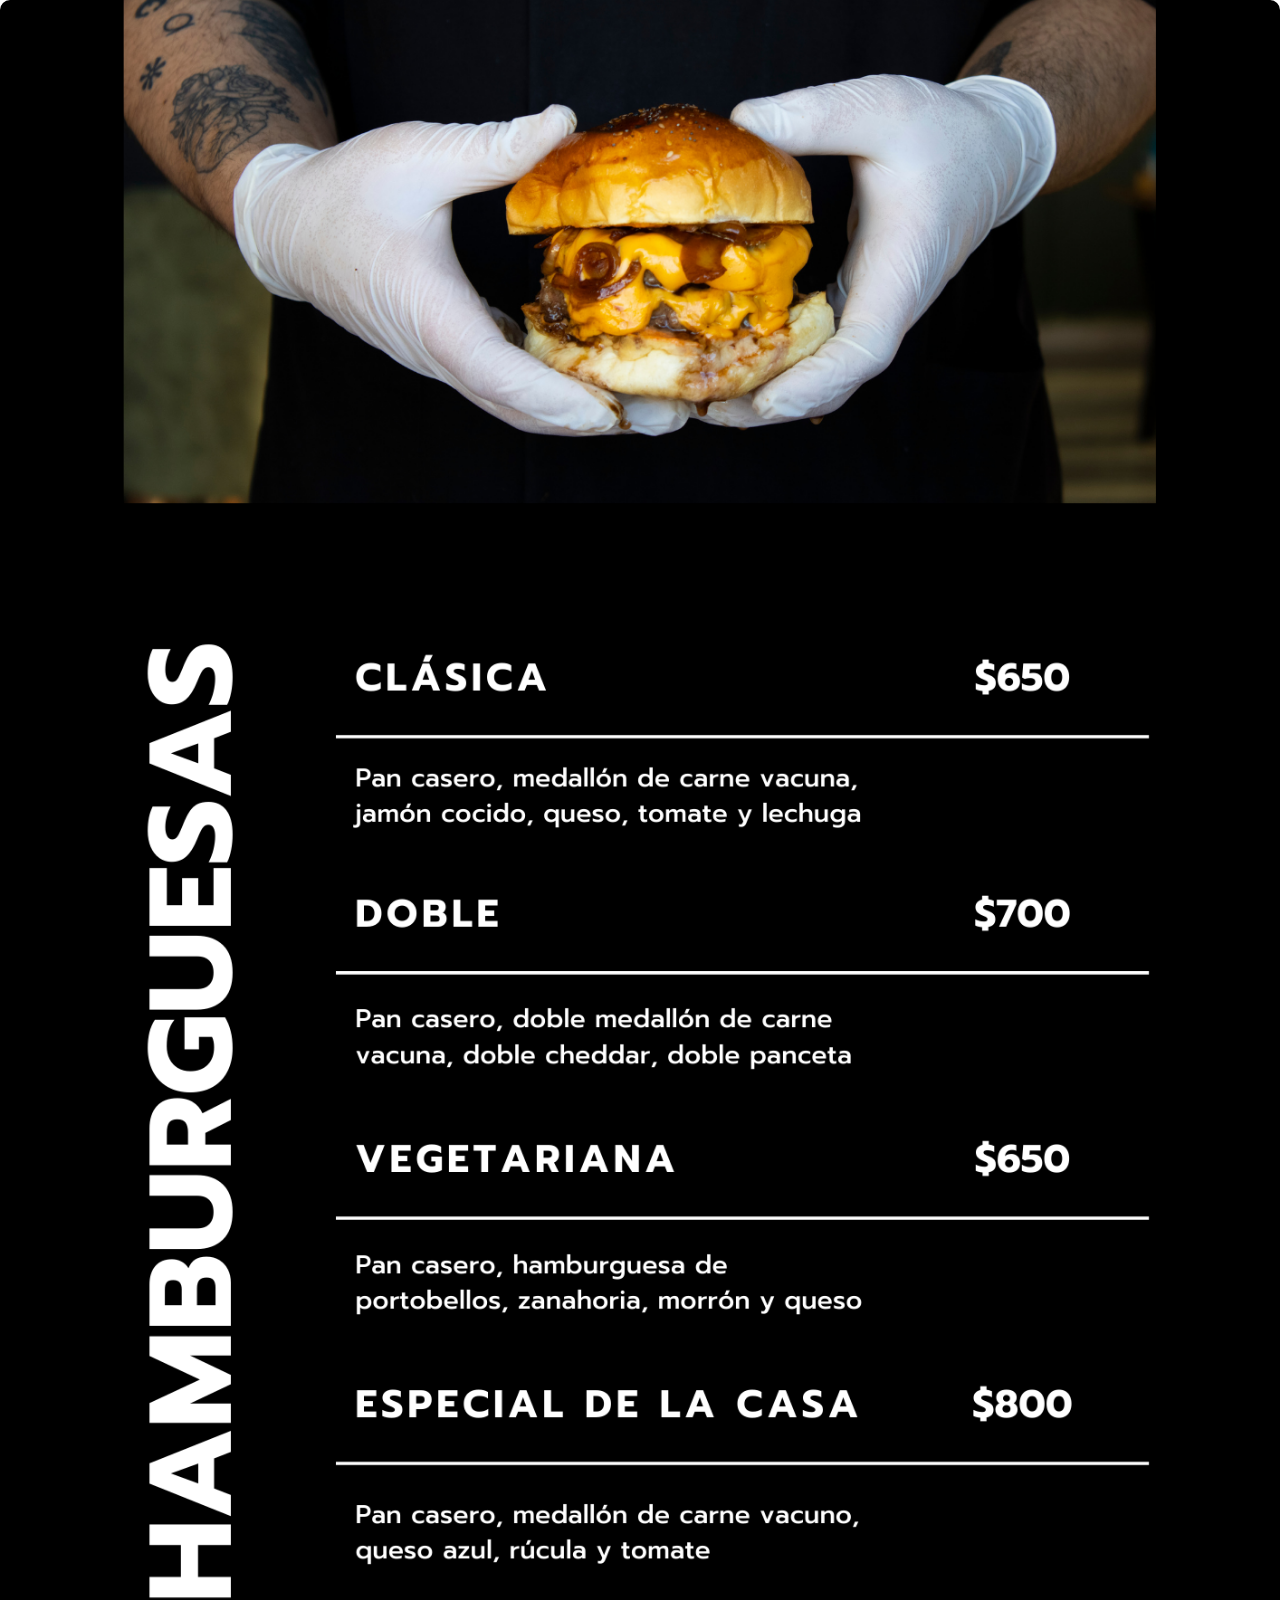
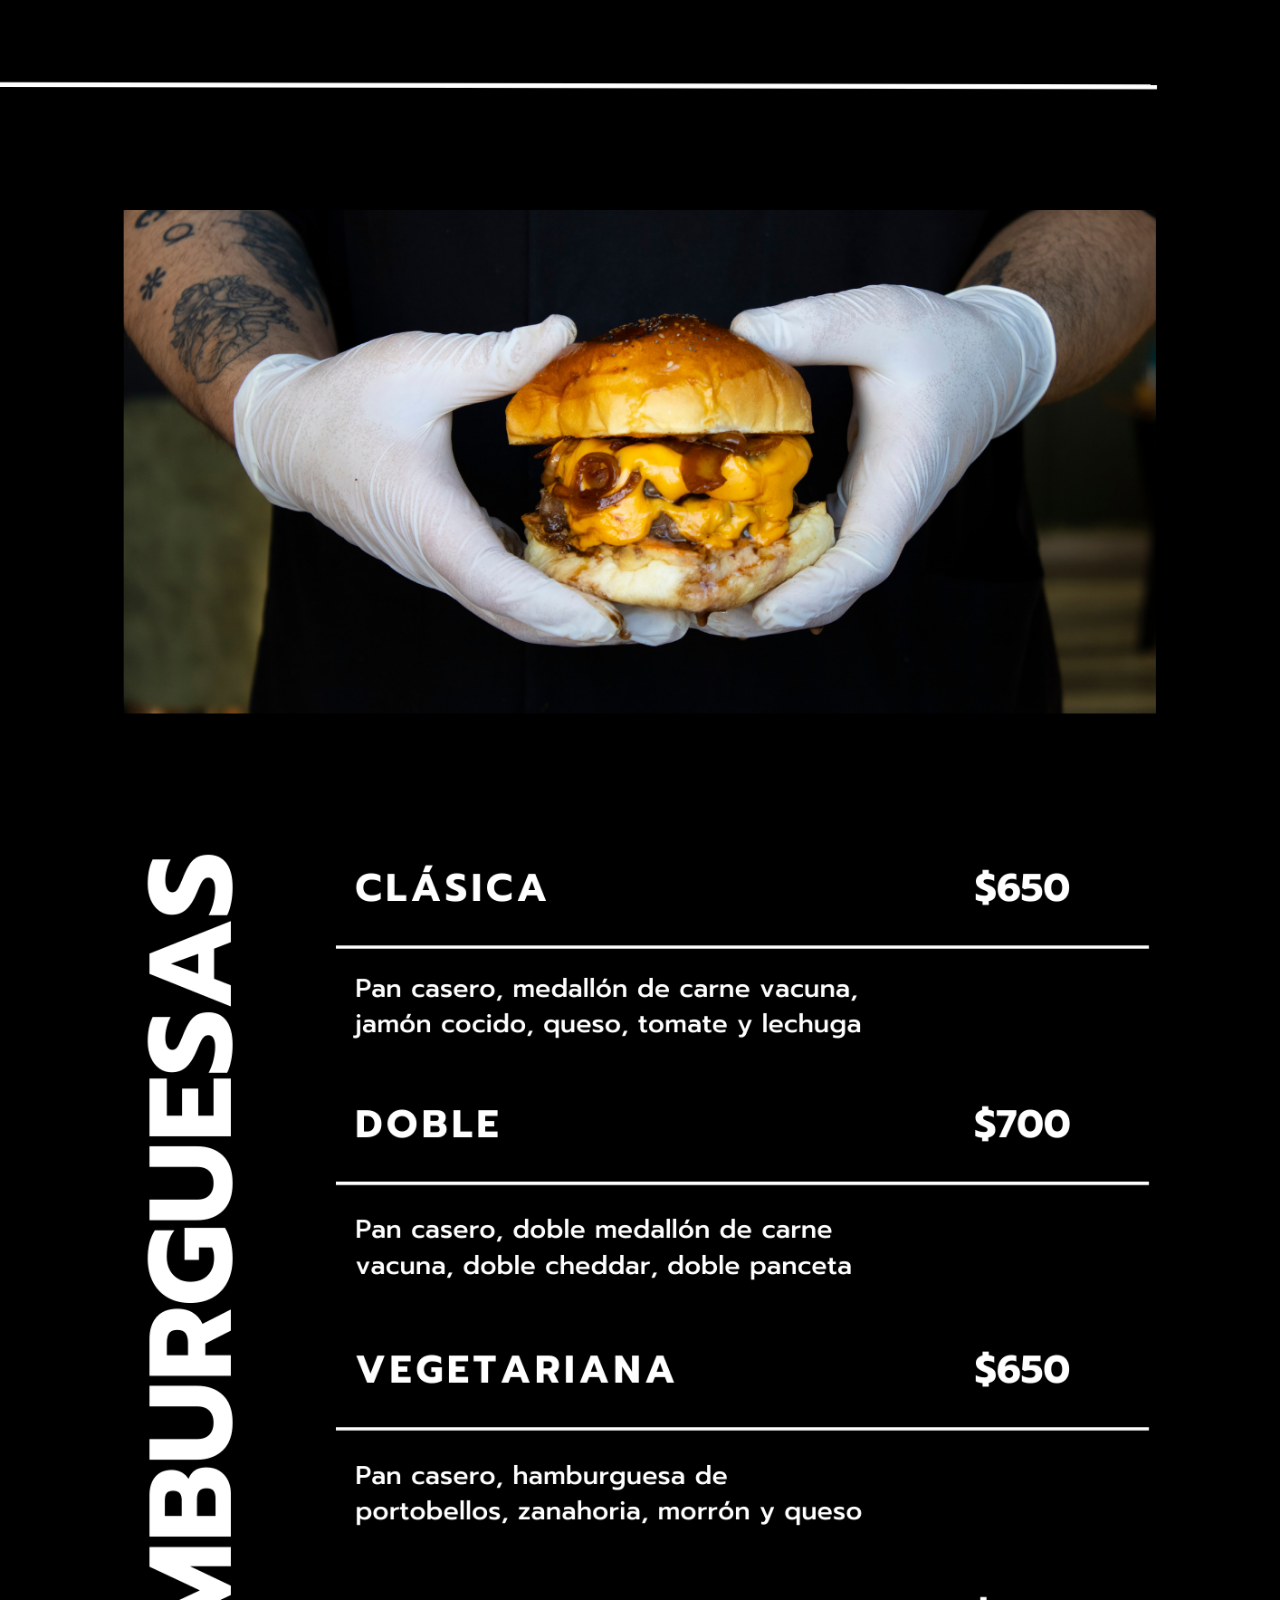
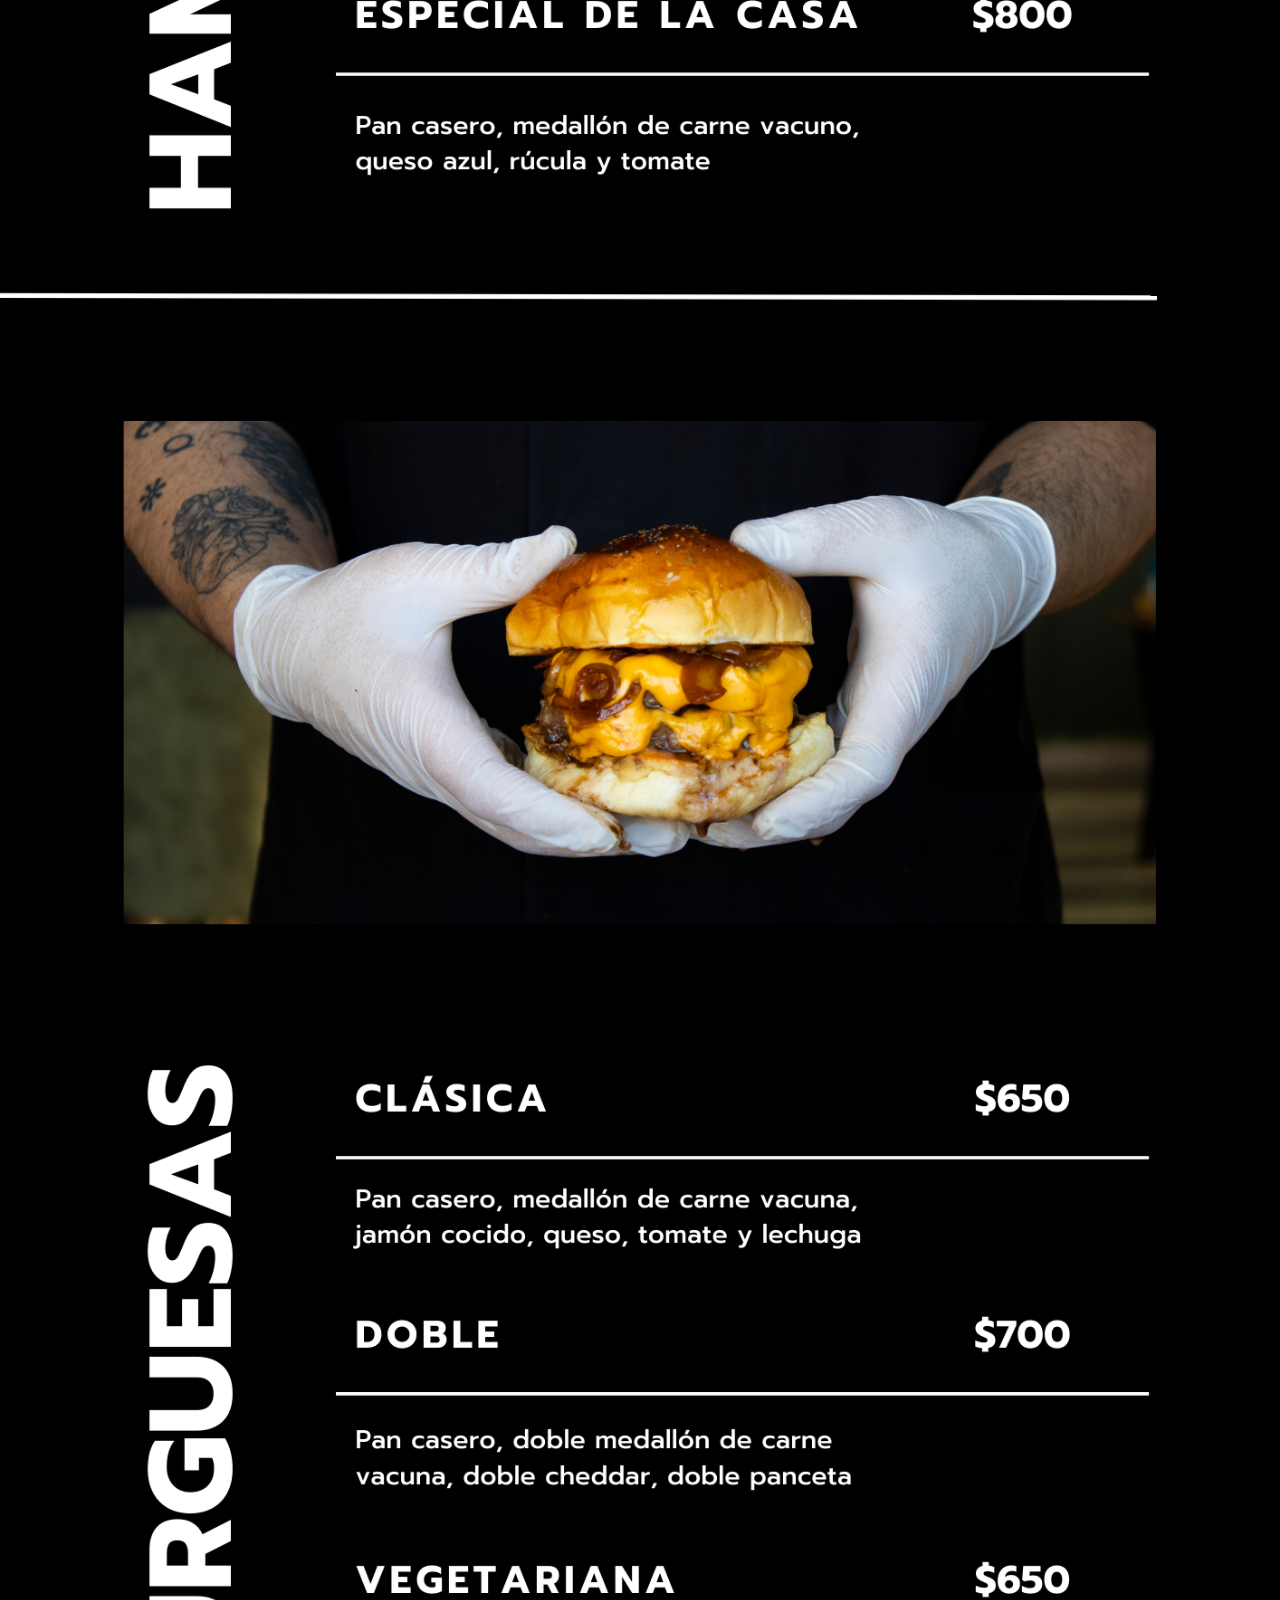
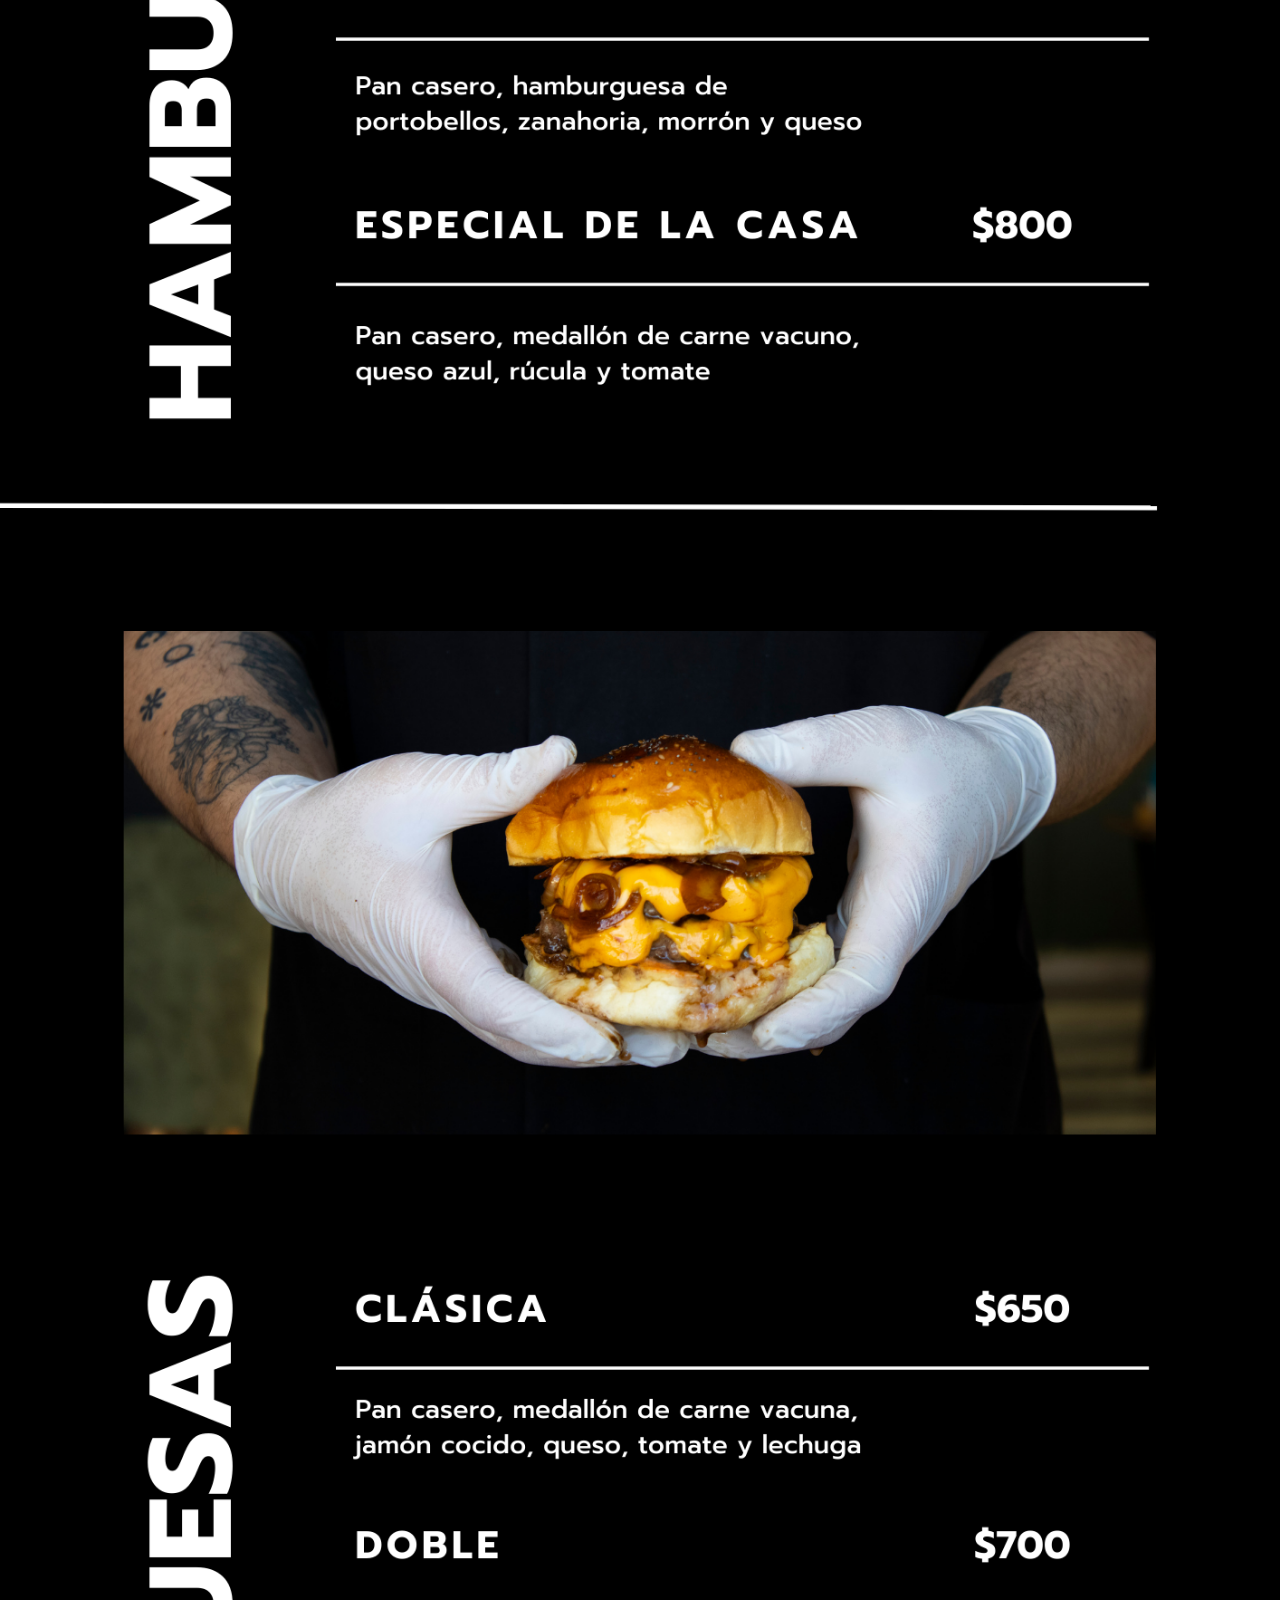
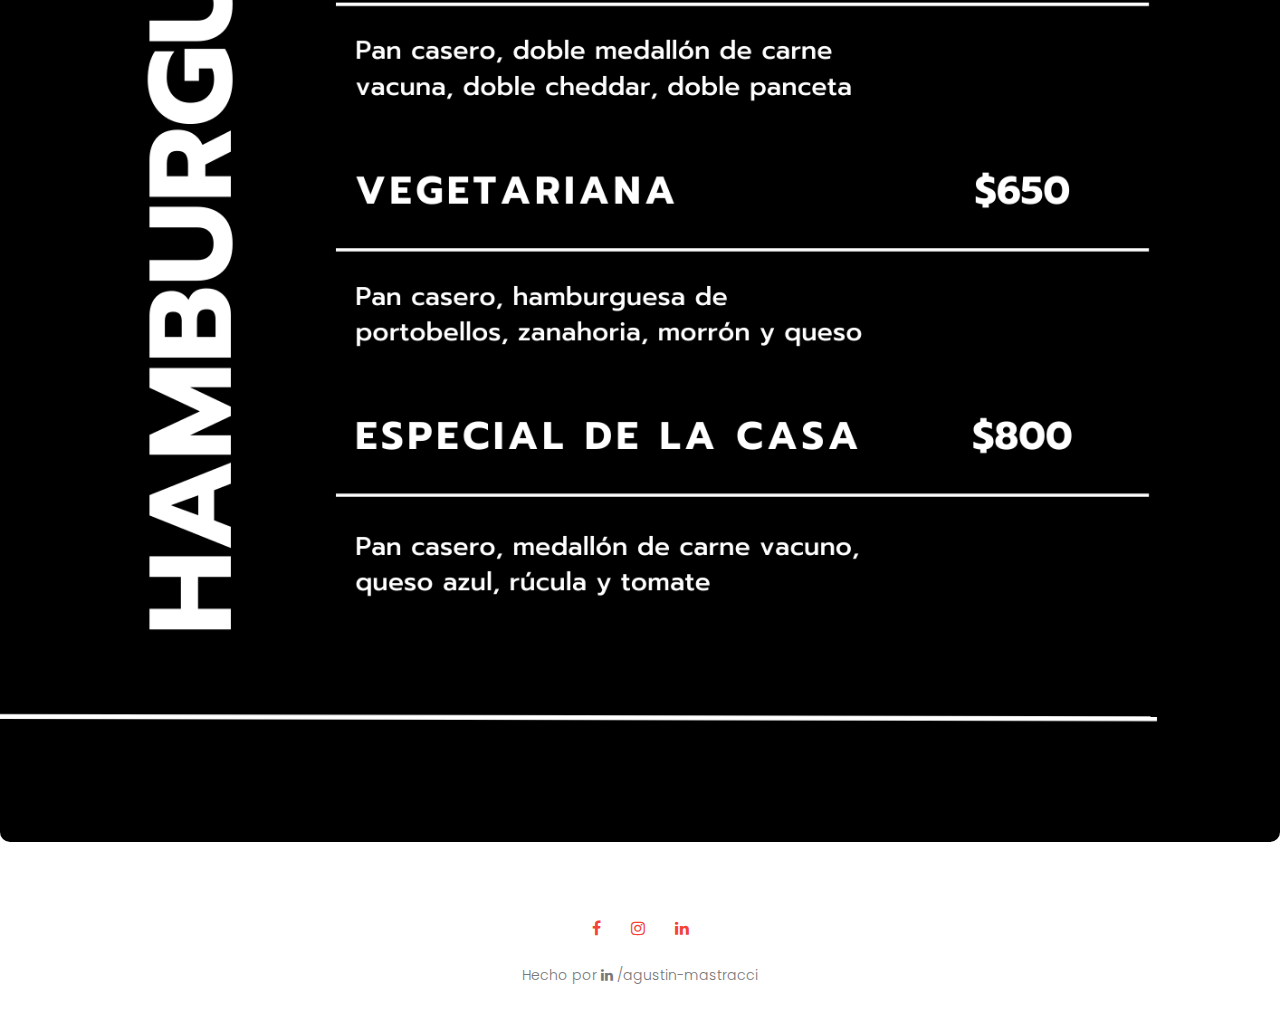
==== menu.html @ e4550cf4 "update" ====
<!DOCTYPE html>
<html>

<head>
    <meta name="viewport" content="with=device-width, initial-scale=1.0">
    <title>Estudio Mayer</title>
    <link rel="stylesheet" href="style.css">
    <link rel="preconnect" href="https://fonts.googleapis.com">
    <link rel="preconnect" href="https://fonts.gstatic.com" crossorigin>
    <link href="https://fonts.googleapis.com/css2?family=Poppins:wght@100;200;300;700&display=swap" rel="stylesheet">
    <link rel="stylesheet" href="https://stackpath.bootstrapcdn.com/font-awesome/4.7.0/css/font-awesome.min.css">
    <link rel="icon" type="image/png" sizes="32x32" href="images/logo.png">
</head>

<body>
    <!--------Contact---------->


        <div class="campus-col">
            <img src="images/hamb.png">
            <img src="images/hamb.png">
            <img src="images/hamb.png">
            <img src="images/hamb.png">
        </div>


    <!--------Footer---------->

    <section class="footer">
        <div class="icons">
            <i class="fa fa-facebook"></i>
            <i class="fa fa-instagram"></i>
            <i class="fa fa-linkedin"></i>
        </div>
        <p>Hecho por <i class="fa fa-linkedin"></i> /agustin-mastracci</p>
    </section>
</body>

</html>
---- style.css ----
* {
    margin: 0;
    padding: 0;
    font-family: 'Poppins', sans-serif;
}

.header {
    min-height: 100vh;
    width: 100%;
    background-image: linear-gradient(rgba(4, 9, 30, 0.7), rgba(4, 9, 30, 0.7)), url(images/back.jpg);
    background-position: center;
    background-size: cover;
    position: relative;
}

nav {
    display: flex;
    padding: 2% 6%;
    justify-content: space-between;
    align-items: center;
}

nav img {
    width: 150px;
}

.nav-links {
    flex: 1;
    text-align: right;
}

.nav-links ul li {
    list-style: none;
    display: inline-block;
    padding: 8px 12px;
    position: relative;
}

.nav-links ul li a {
    color: #fff;
    text-decoration: none;
    font-size: 15px;
}

.nav-links ul li::after {
    content: '';
    width: 0%;
    height: 2px;
    background: #f44336;
    display: block;
    margin: auto;
    transition: 0.5s;
}

.nav-links ul li:hover::after {
    width: 100%;
}

.text-box {
    width: 90%;
    color: #fff;
    position: absolute;
    top: 50%;
    left: 50%;
    transform: translate(-50%, -50%);
    text-align: center;
}

.text-box h1 {
    font-size: 62px;
}

.text-box p {
    margin: 10px 0 40px;
    font-size: 14px;
    color: #fff;
}

.hero-btn {
    display: inline-block;
    text-decoration: none;
    color: #fff;
    border: 1px solid #fff;
    padding: 12px 34px;
    font-size: 13px;
    background: transparent;
    position: relative;
    cursor: pointer;
}

.hero-btn:hover {
    border: 1px solid #f44336;
    background: #f44336;
    transition: 1s;
}

nav .fa {
    display: none;
}

@media(max-width: 700px) {
    .text-box h1 {
        font-size: 20px;
    }
    .nav-links ul li {
        display: block;
    }
    .nav-links {
        position: fixed;
        background: #f44336;
        height: 100vh;
        width: 200px;
        top: 0;
        right: -200px;
        text-align: left;
        z-index: 2;
        transition: 1s;
    }
    nav .fa {
        display: block;
        color: #fff;
        margin: 10px;
        font-size: 22px;
        cursor: pointer;
    }
    .nav-links ul {
        padding: 30px;
    }
}


/*------------- course ------------*/

.course {
    width: 80%;
    margin: auto;
    text-align: center;
    padding-top: 100px;
}

h1 {
    font-size: 36px;
    font-weight: 600;
}

p {
    color: #777;
    font-size: 14px;
    font-weight: 300;
    line-height: 22px;
    padding: 10px;
}

.row {
    margin-top: 5%;
    display: flex;
    justify-content: space-between;
}

.course-col {
    flex-basis: 31%;
    background: #fff3f3;
    border-radius: 10px;
    margin-bottom: 5%;
    padding: 20px 12px;
    box-sizing: border-box;
    transition: 0.5s;
}

h3 {
    text-align: center;
    font-weight: 600;
    margin: 10px 0;
}

.course-col:hover {
    box-shadow: 0 0 20px 0px rgba(0, 0, 0, 0.2);
}

@media(max-width: 700px) {
    .row {
        flex-direction: column;
    }
}


/*------------- campus ------------*/

.campus {
    width: 80%;
    margin: auto;
    text-align: center;
    padding-top: 50px;
}

.campus-col {
    flex-basis: 32%;
    border-radius: 10px;
    margin-bottom: 30px;
    position: relative;
    overflow: hidden;
}

.campus-col img {
    width: 100%;
    display: block;
}

.layer {
    background: transparent;
    height: 100%;
    width: 100%;
    position: absolute;
    top: 0;
    left: 0;
    transition: 0.5s;
}

.layer:hover {
    background: rgba(226, 0, 0, 0.7);
}

.layer h3 {
    width: 100%;
    font-weight: 500;
    color: #fff;
    font-size: 26px;
    bottom: 0;
    left: 50%;
    transform: translateX(-50%);
    position: absolute;
    opacity: 0;
    transition: 0.5s;
}

.layer:hover h3 {
    bottom: 49%;
    opacity: 1;
}


/*------------- facilities ------------*/

.facilities {
    width: 80%;
    margin: auto;
    text-align: center;
    padding-top: 100px;
}

.facilities-col {
    flex-basis: 31%;
    border-radius: 10px;
    margin-bottom: 5%;
    text-align: left;
}

.facilities-col img {
    width: 100%;
    border-radius: 10px;
}

.facilities-col p {
    padding: 0;
}

.facilities-col h3 {
    margin-top: 16px;
    margin-bottom: 15px;
    text-align: left;
}


/*------------- Contacto ------------*/

.cta {
    margin: 100px auto;
    width: 80%;
    background-image: linear-gradient(rgba(0, 0, 0, 0.7), rgba(0, 0, 0, 0.7)), url(images/backg.png);
    background-position: center;
    background-size: cover;
    border-radius: 10px;
    text-align: center;
    padding: 100px 0;
}

.cta h1 {
    color: #fff;
    margin-bottom: 40px;
    padding: 0;
}

@media(max-width: 700px) {
    .cta h1 {
        font-size: 24px;
    }
}


/*------------- Footer ------------*/

.footer {
    width: 100%;
    text-align: center;
    padding: 30px 0;
}

.footer h4 {
    margin-bottom: 25px;
    margin-top: 20px;
    font-weight: 600;
}

.icons .fa {
    color: #f44336;
    margin: 0 13px;
    cursor: pointer;
    padding: 18px 0;
}


/*------------- Contacto ------------*/

.sub-header {
    height: 60vh;
    width: 100%;
    background-image: linear-gradient(rgba(4, 9, 30, 0.7), rgba(4, 9, 30, 0.7)), url(images/contactenos.jpg);
    background-position: center;
    background-size: cover;
    text-align: center;
    color: #fff;
}

.sub-header h1 {
    margin-top: 100px;
    font-size: 62px;
}

.sub-header p {
    margin: 10px 0 40px;
    font-size: 14px;
    color: #fff;
}

.location {
    width: 80%;
    margin: auto;
    padding: 80px 0;
}

.location iframe {
    width: 100%;
}

.contact-us {
    width: 80%;
    margin: auto;
}

.contact-col {
    flex-basis: 48%;
    margin-bottom: 30px;
}

.contact-col div {
    display: flex;
    align-items: center;
    margin-bottom: 40px;
}

.contact-col div .fa {
    font-size: 28px;
    color: #f44336;
    margin: 10px;
    margin-right: 30px;
}

.contact-col div p {
    padding: 0;
}

.contact-col div h5 {
    font-size: 15px;
    margin-bottom: 5px;
    color: #555;
    font-weight: 400;
}

@media(max-width: 700px) {
    .sub-header h1 {
        font-size: 30px;
    }
}
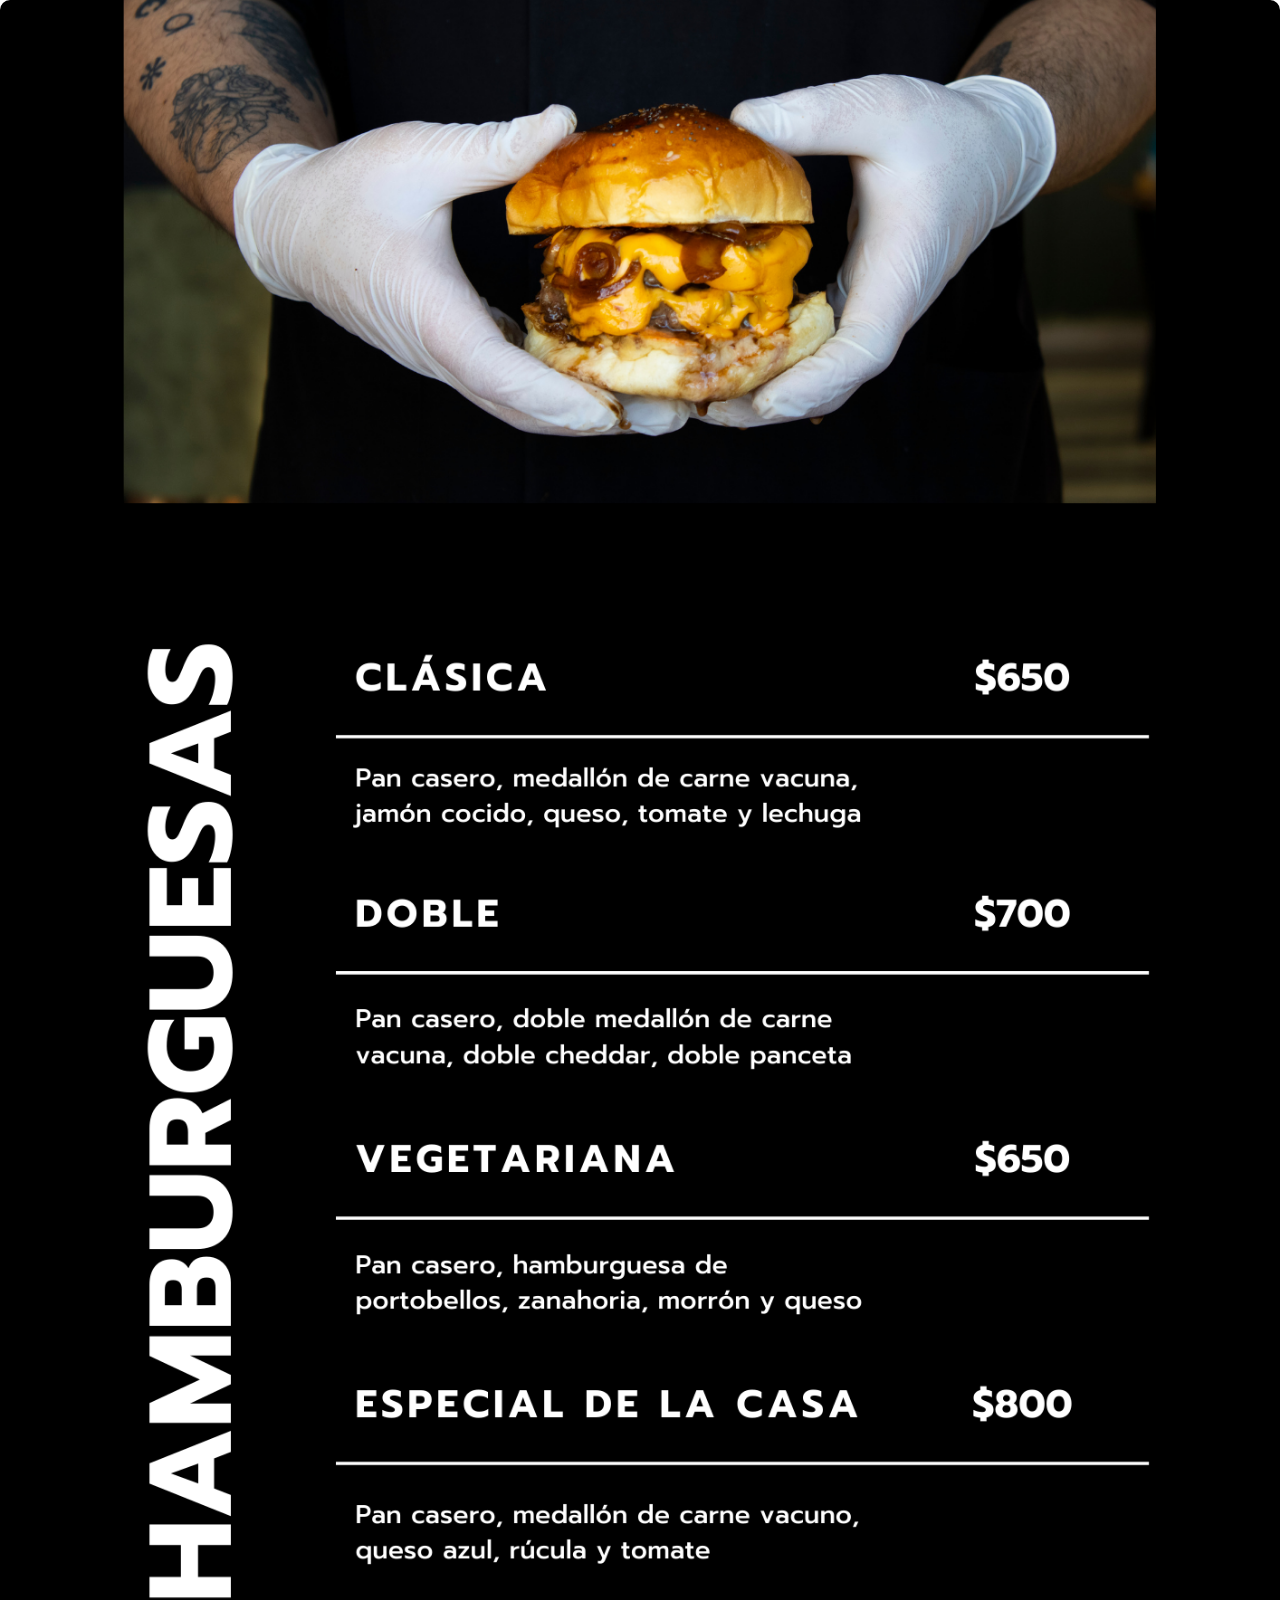
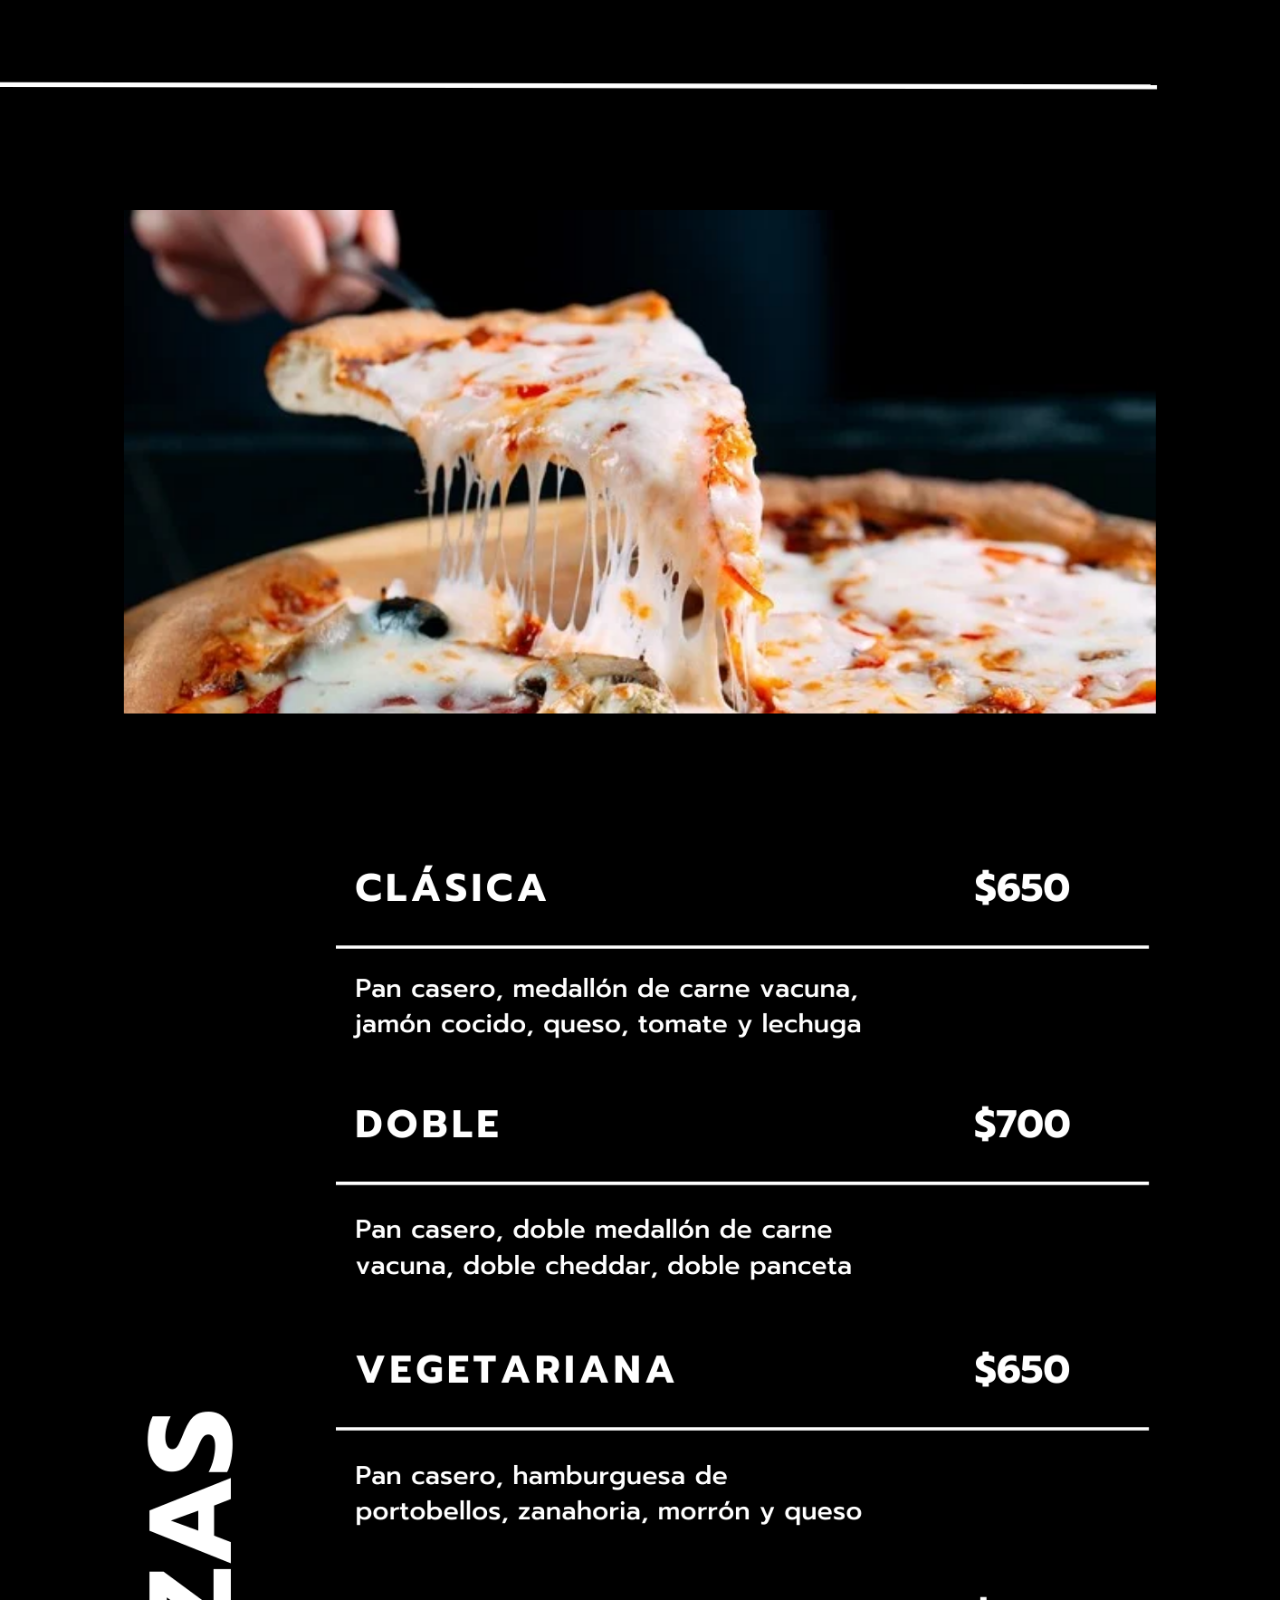
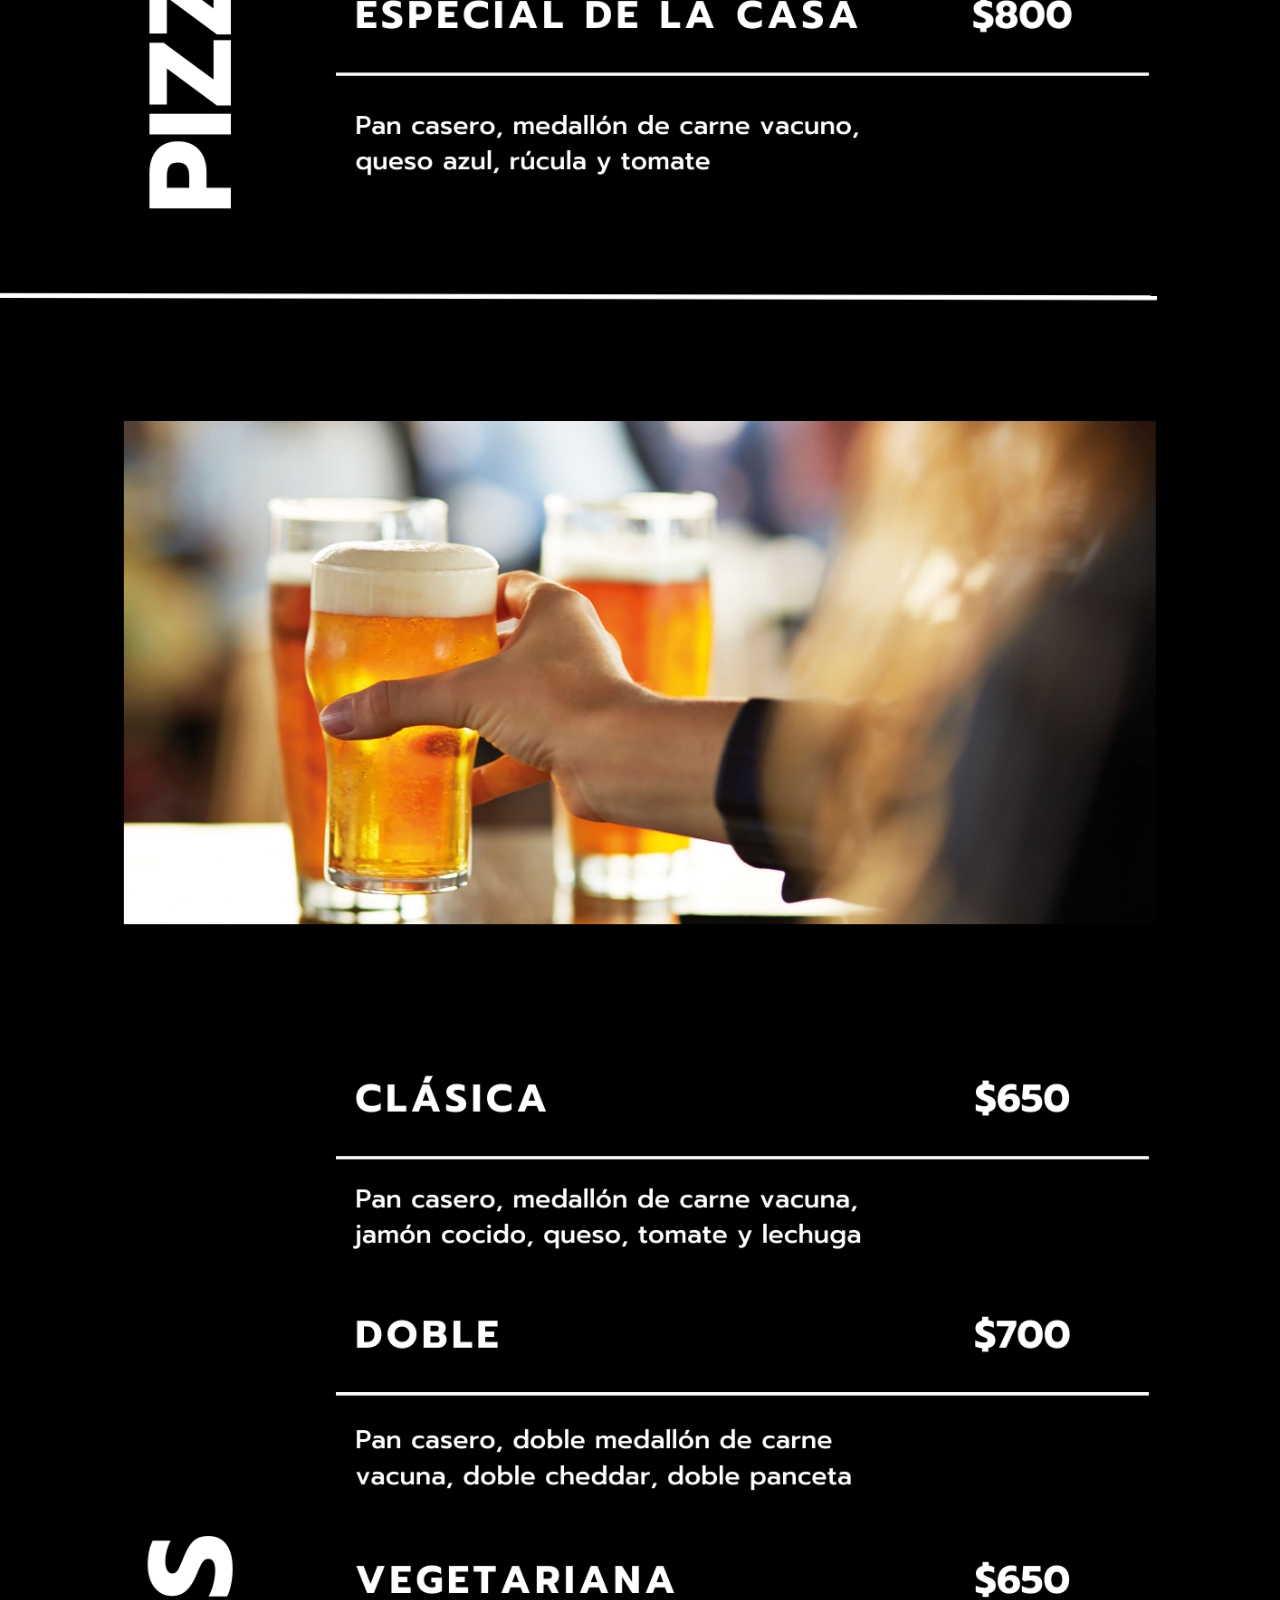
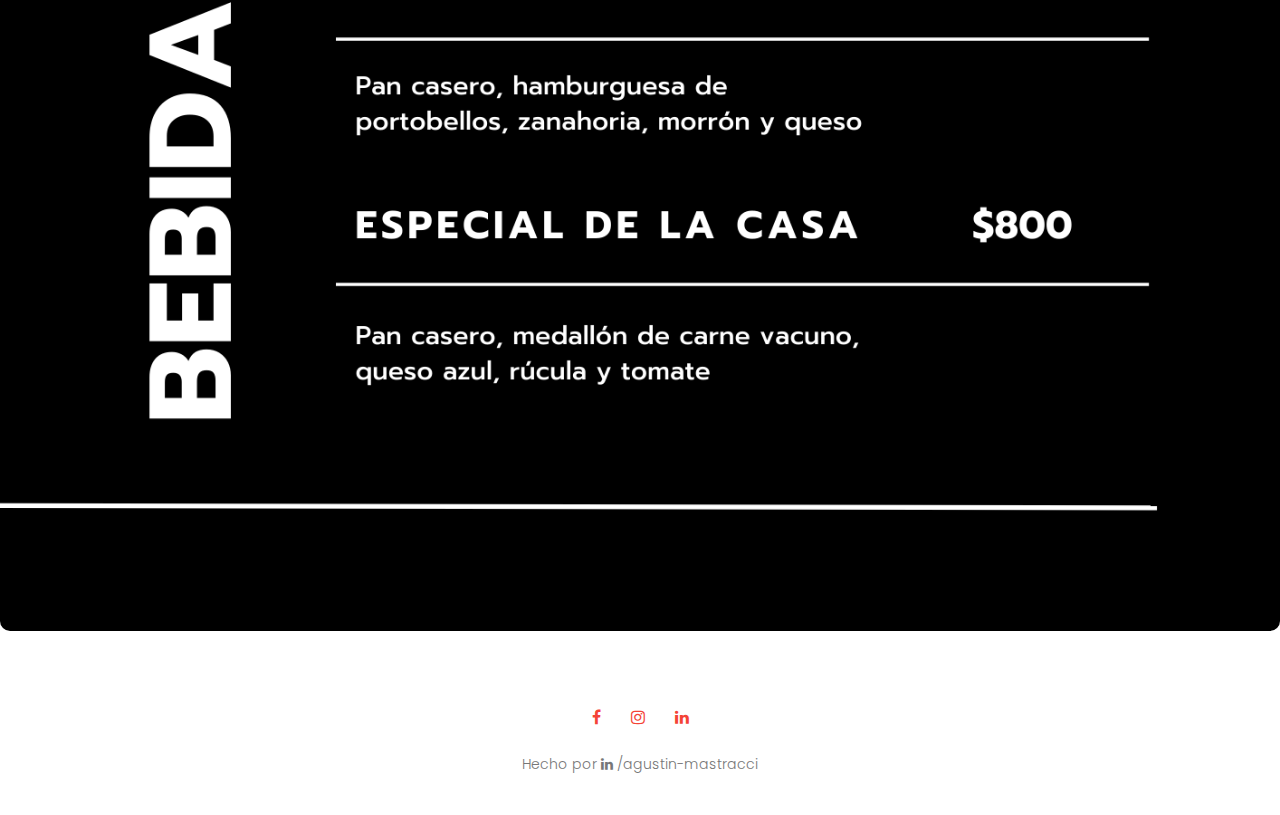
==== commit 880fa650: "Merge pull request #2 from pmastra/main" ====
--- a/menu.html
+++ b/menu.html
@@ -3,7 +3,7 @@
 
 <head>
     <meta name="viewport" content="with=device-width, initial-scale=1.0">
-    <title>Estudio Mayer</title>
+    <title>Menu Digital</title>
     <link rel="stylesheet" href="style.css">
     <link rel="preconnect" href="https://fonts.googleapis.com">
     <link rel="preconnect" href="https://fonts.gstatic.com" crossorigin>
@@ -16,12 +16,11 @@
     <!--------Contact---------->
 
 
-        <div class="campus-col">
-            <img src="images/hamb.png">
-            <img src="images/hamb.png">
-            <img src="images/hamb.png">
-            <img src="images/hamb.png">
-        </div>
+    <div class="campus-col">
+        <img src="images/1.png">
+        <img src="images/2.png">
+        <img src="images/3.png">
+    </div>
 
 
     <!--------Footer---------->
